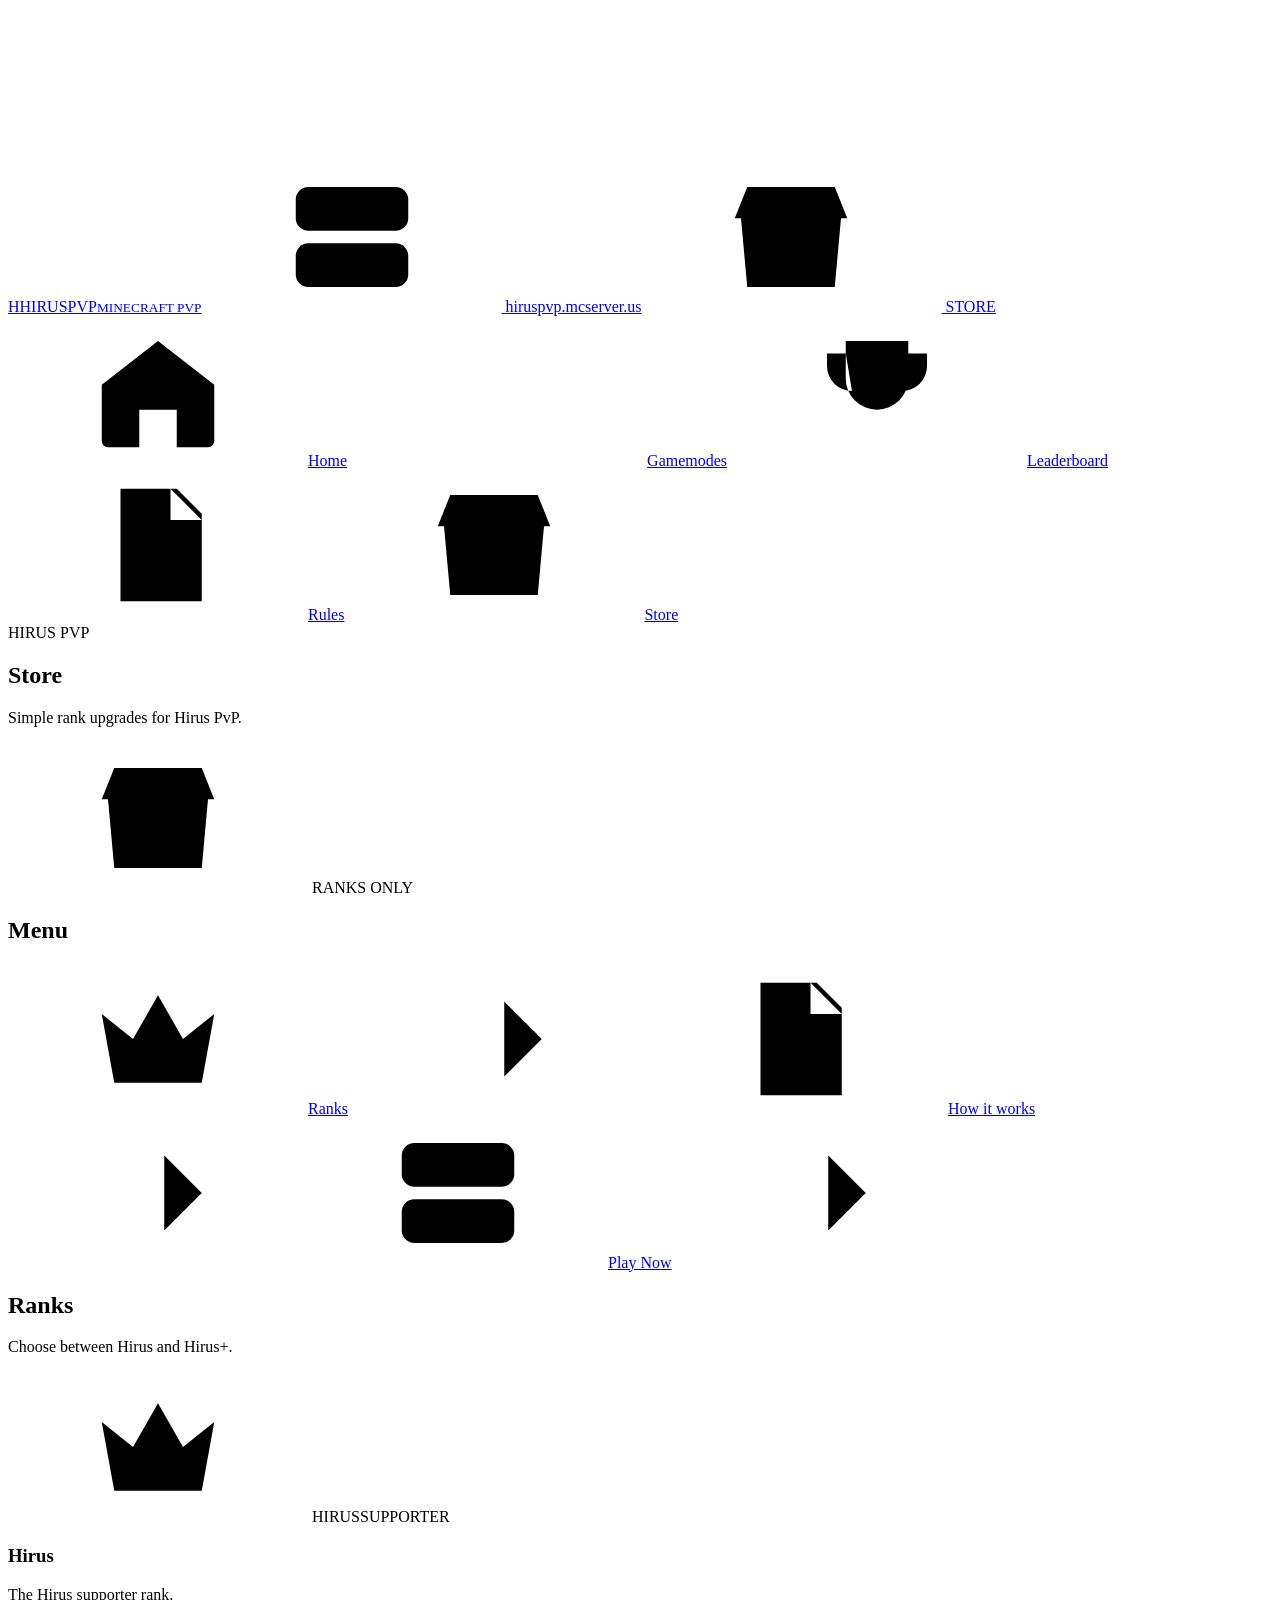
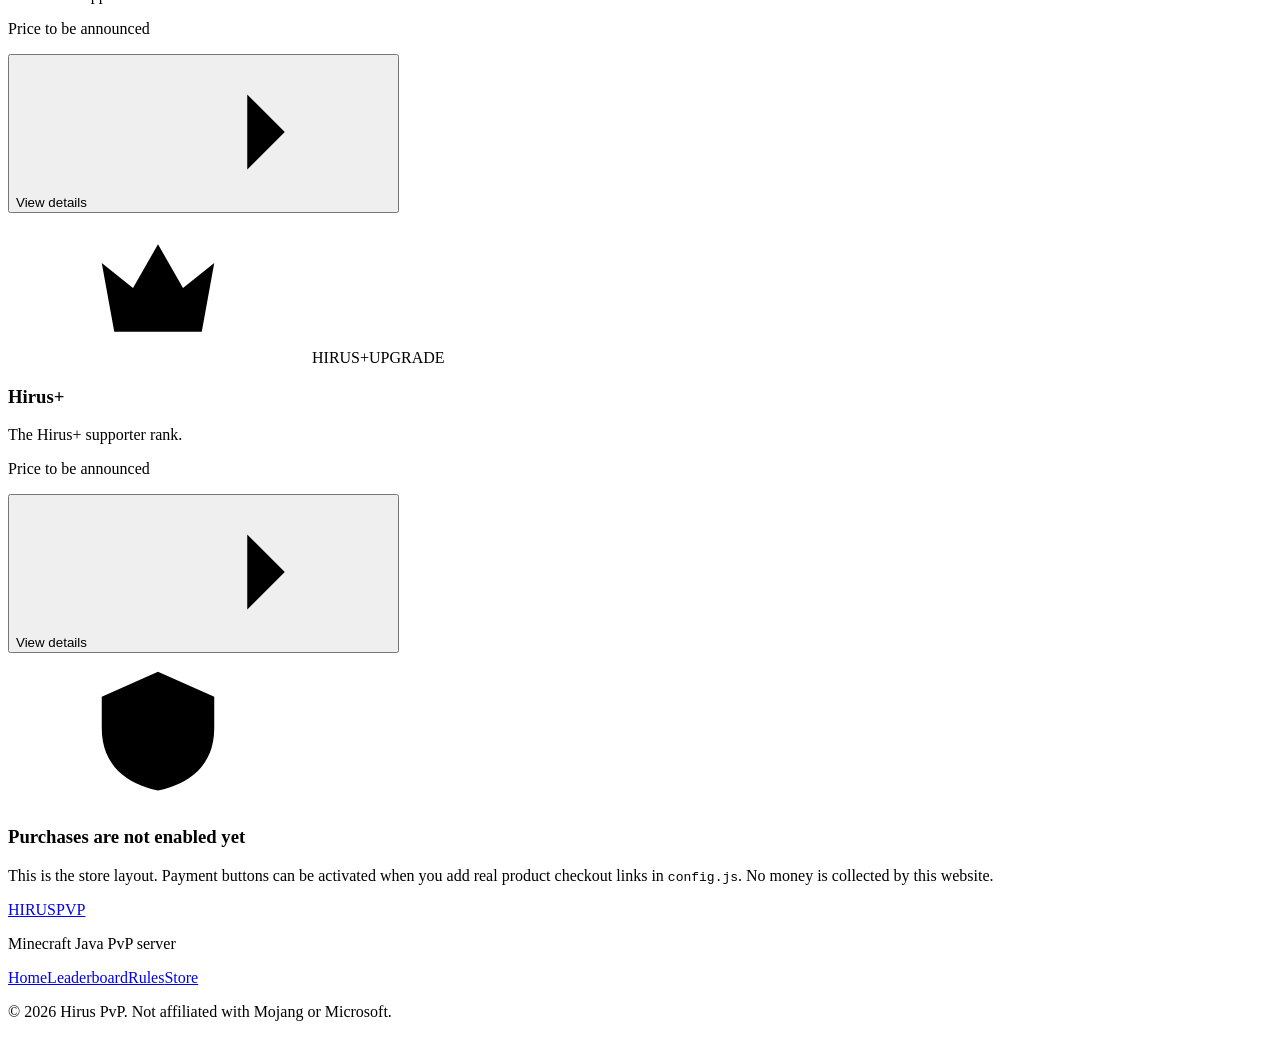
==== store/index.html @ 3932d47d "Create index.html" ====
<!doctype html><html lang="en"><head><meta charset="utf-8"><meta name="viewport" content="width=device-width,initial-scale=1"><meta name="theme-color" content="#0e1120"><meta name="description" content="Hirus PvP store — Hirus and Hirus+ ranks."><title>Store | Hirus PvP</title><link rel="icon" type="image/svg+xml" href="favicon.svg"><link rel="stylesheet" href="styles.css"><script src="config.js" defer></script><script src="site.js" defer></script></head><body><svg xmlns="http://www.w3.org/2000/svg" class="icon-defs" aria-hidden="true" focusable="false"><symbol id="ico-home" viewBox="0 0 24 24"><path d="m3 11 9-7 9 7v9a1 1 0 0 1-1 1h-5v-6H9v6H4a1 1 0 0 1-1-1z"/></symbol><symbol id="ico-sword" viewBox="0 0 24 24"><path d="M20 4 9 15m2-7 5 5M4 20l5-5M4 15l5 5"/></symbol><symbol id="ico-trophy" viewBox="0 0 24 24"><path d="M7 4h10v6a5 5 0 0 1-10 0V4ZM7 6H4v2a4 4 0 0 0 4 4M17 6h3v2a4 4 0 0 1-4 4M12 15v5m-4 1h8"/></symbol><symbol id="ico-store" viewBox="0 0 24 24"><path d="M4 9h16l-1 11H5L4 9Zm-1 0 2-5h14l2 5M9 20v-7h6v7"/></symbol><symbol id="ico-rules" viewBox="0 0 24 24"><path d="M6 3h9l4 4v14H6zM14 3v5h5M9 12h7m-7 4h7"/></symbol><symbol id="ico-copy" viewBox="0 0 24 24"><rect x="8" y="8" width="12" height="12" rx="2"/><path d="M16 8V6a2 2 0 0 0-2-2H6a2 2 0 0 0-2 2v8a2 2 0 0 0 2 2h2"/></symbol><symbol id="ico-arrow" viewBox="0 0 24 24"><path d="M5 12h14m-6-6 6 6-6 6"/></symbol><symbol id="ico-crown" viewBox="0 0 24 24"><path d="m3 8 5 4 4-7 4 7 5-4-2 11H5L3 8Z"/></symbol><symbol id="ico-shield" viewBox="0 0 24 24"><path d="m12 3 9 4v5c0 6-4 9-9 10-5-1-9-4-9-10V7l9-4Z"/></symbol><symbol id="ico-check" viewBox="0 0 24 24"><path d="m5 12 5 5L20 7"/></symbol><symbol id="ico-server" viewBox="0 0 24 24"><rect x="3" y="4" width="18" height="7" rx="2"/><rect x="3" y="13" width="18" height="7" rx="2"/><path d="M7 8h.01M7 17h.01"/></symbol></svg><header class="site-header"><div class="shell header-row"><a class="brand" href="index.html" aria-label="Hirus PvP homepage"><span class="brand-icon">H</span><span class="brand-name">HIRUS<span>PVP</span><small>MINECRAFT PVP</small></span></a><a class="header-ip" href="index.html#join"><svg class="icon" aria-hidden="true"><use href="#ico-server"></use></svg> <span>hiruspvp.mcserver.us</span></a><a class="header-store" href="store.html"><svg class="icon" aria-hidden="true"><use href="#ico-store"></use></svg> STORE</a></div><nav class="shell site-nav" aria-label="Main menu"><a href="index.html" class="" ><svg class="icon" aria-hidden="true"><use href="#ico-home"></use></svg><span>Home</span></a><a href="index.html#gamemodes" class="" ><svg class="icon" aria-hidden="true"><use href="#ico-sword"></use></svg><span>Gamemodes</span></a><a href="leaderboard.html" class="" ><svg class="icon" aria-hidden="true"><use href="#ico-trophy"></use></svg><span>Leaderboard</span></a><a href="rules.html" class="" ><svg class="icon" aria-hidden="true"><use href="#ico-rules"></use></svg><span>Rules</span></a><a href="store.html" class="active" aria-current="page"><svg class="icon" aria-hidden="true"><use href="#ico-store"></use></svg><span>Store</span></a></nav></header><main id="main" class="shell page"><section class="page-top"><div><span class="eyebrow">HIRUS PVP</span><h1>Store</h1><p>Simple rank upgrades for Hirus PvP.</p></div><span class="top-tag orange-tag"><svg class="icon" aria-hidden="true"><use href="#ico-store"></use></svg> RANKS ONLY</span></section>
<div class="store-layout"><aside class="panel store-menu"><h2>Menu</h2><a href="#packages" class="store-menu-link"><svg class="icon" aria-hidden="true"><use href="#ico-crown"></use></svg><span>Ranks</span><svg class="icon" aria-hidden="true"><use href="#ico-arrow"></use></svg></a><a href="#purchase-info" class="store-menu-link"><svg class="icon" aria-hidden="true"><use href="#ico-rules"></use></svg><span>How it works</span><svg class="icon" aria-hidden="true"><use href="#ico-arrow"></use></svg></a><a href="index.html#join" class="store-menu-link"><svg class="icon" aria-hidden="true"><use href="#ico-server"></use></svg><span>Play Now</span><svg class="icon" aria-hidden="true"><use href="#ico-arrow"></use></svg></a></aside><section class="store-content" id="packages"><div class="section-header"><div><h2>Ranks</h2><p>Choose between Hirus and Hirus+.</p></div></div><div class="products"><article class="panel product-card" id="hirus"><div class="product-upper"><span class="product-badge"><svg class="icon" aria-hidden="true"><use href="#ico-crown"></use></svg> HIRUS</span><span class="status-label">SUPPORTER</span></div><h3>Hirus</h3><p>The Hirus supporter rank.</p><p class="product-price" data-price="hirus">Price to be announced</p><button class="button button-outline" data-toggle-package="hirus" type="button" aria-expanded="false" aria-controls="info-hirus">View details <svg class="icon" aria-hidden="true"><use href="#ico-arrow"></use></svg></button><div class="product-more" id="info-hirus" hidden><p>Rank perks and price will be shown here when confirmed by the server team.</p><a class="button button-red buy-link" data-buy="hirus" hidden target="_blank" rel="noopener noreferrer">Buy Hirus</a><span class="not-live" data-unavailable="hirus">Checkout not connected yet</span></div></article><article class="panel product-card featured-product" id="hirus-plus"><div class="product-upper"><span class="product-badge plus"><svg class="icon" aria-hidden="true"><use href="#ico-crown"></use></svg> HIRUS+</span><span class="status-label">UPGRADE</span></div><h3>Hirus<span class="plus-sign">+</span></h3><p>The Hirus+ supporter rank.</p><p class="product-price" data-price="hirusPlus">Price to be announced</p><button class="button button-outline" data-toggle-package="hirusPlus" type="button" aria-expanded="false" aria-controls="info-hirusPlus">View details <svg class="icon" aria-hidden="true"><use href="#ico-arrow"></use></svg></button><div class="product-more" id="info-hirusPlus" hidden><p>Rank perks and price will be shown here when confirmed by the server team.</p><a class="button button-red buy-link" data-buy="hirusPlus" hidden target="_blank" rel="noopener noreferrer">Buy Hirus+</a><span class="not-live" data-unavailable="hirusPlus">Checkout not connected yet</span></div></article></div><div class="panel notice" id="purchase-info"><span class="panel-icon"><svg class="icon" aria-hidden="true"><use href="#ico-shield"></use></svg></span><div><h3>Purchases are not enabled yet</h3><p>This is the store layout. Payment buttons can be activated when you add real product checkout links in <code>config.js</code>. No money is collected by this website.</p></div></div></section></div></main><footer class="footer"><div class="shell footer-inner"><div><a class="footer-brand" href="index.html">HIRUS<span>PVP</span></a><p>Minecraft Java PvP server</p></div><div class="footer-links"><a href="index.html">Home</a><a href="leaderboard.html">Leaderboard</a><a href="rules.html">Rules</a><a href="store.html">Store</a></div><p class="legal">© <span data-year>2026</span> Hirus PvP. Not affiliated with Mojang or Microsoft.</p></div></footer><div class="toast" role="status" aria-live="polite" id="toast"></div></body></html>
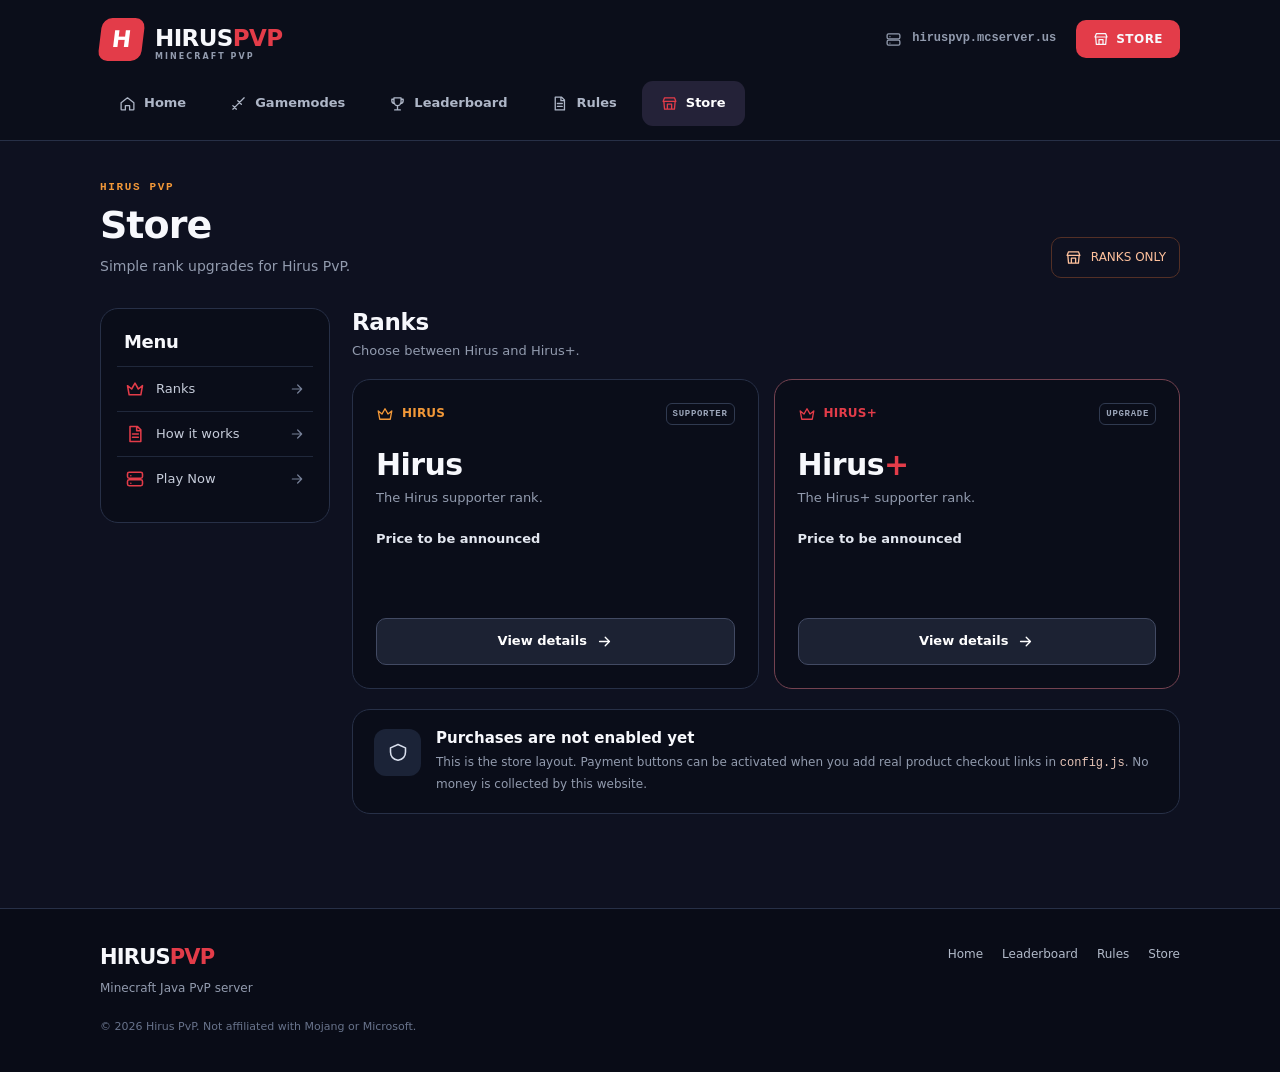
==== commit 85c94ead: "Update index.html" ====
--- a/store/index.html
+++ b/store/index.html
@@ -1,2 +1,347 @@
-<!doctype html><html lang="en"><head><meta charset="utf-8"><meta name="viewport" content="width=device-width,initial-scale=1"><meta name="theme-color" content="#0e1120"><meta name="description" content="Hirus PvP store — Hirus and Hirus+ ranks."><title>Store | Hirus PvP</title><link rel="icon" type="image/svg+xml" href="favicon.svg"><link rel="stylesheet" href="styles.css"><script src="config.js" defer></script><script src="site.js" defer></script></head><body><svg xmlns="http://www.w3.org/2000/svg" class="icon-defs" aria-hidden="true" focusable="false"><symbol id="ico-home" viewBox="0 0 24 24"><path d="m3 11 9-7 9 7v9a1 1 0 0 1-1 1h-5v-6H9v6H4a1 1 0 0 1-1-1z"/></symbol><symbol id="ico-sword" viewBox="0 0 24 24"><path d="M20 4 9 15m2-7 5 5M4 20l5-5M4 15l5 5"/></symbol><symbol id="ico-trophy" viewBox="0 0 24 24"><path d="M7 4h10v6a5 5 0 0 1-10 0V4ZM7 6H4v2a4 4 0 0 0 4 4M17 6h3v2a4 4 0 0 1-4 4M12 15v5m-4 1h8"/></symbol><symbol id="ico-store" viewBox="0 0 24 24"><path d="M4 9h16l-1 11H5L4 9Zm-1 0 2-5h14l2 5M9 20v-7h6v7"/></symbol><symbol id="ico-rules" viewBox="0 0 24 24"><path d="M6 3h9l4 4v14H6zM14 3v5h5M9 12h7m-7 4h7"/></symbol><symbol id="ico-copy" viewBox="0 0 24 24"><rect x="8" y="8" width="12" height="12" rx="2"/><path d="M16 8V6a2 2 0 0 0-2-2H6a2 2 0 0 0-2 2v8a2 2 0 0 0 2 2h2"/></symbol><symbol id="ico-arrow" viewBox="0 0 24 24"><path d="M5 12h14m-6-6 6 6-6 6"/></symbol><symbol id="ico-crown" viewBox="0 0 24 24"><path d="m3 8 5 4 4-7 4 7 5-4-2 11H5L3 8Z"/></symbol><symbol id="ico-shield" viewBox="0 0 24 24"><path d="m12 3 9 4v5c0 6-4 9-9 10-5-1-9-4-9-10V7l9-4Z"/></symbol><symbol id="ico-check" viewBox="0 0 24 24"><path d="m5 12 5 5L20 7"/></symbol><symbol id="ico-server" viewBox="0 0 24 24"><rect x="3" y="4" width="18" height="7" rx="2"/><rect x="3" y="13" width="18" height="7" rx="2"/><path d="M7 8h.01M7 17h.01"/></symbol></svg><header class="site-header"><div class="shell header-row"><a class="brand" href="index.html" aria-label="Hirus PvP homepage"><span class="brand-icon">H</span><span class="brand-name">HIRUS<span>PVP</span><small>MINECRAFT PVP</small></span></a><a class="header-ip" href="index.html#join"><svg class="icon" aria-hidden="true"><use href="#ico-server"></use></svg> <span>hiruspvp.mcserver.us</span></a><a class="header-store" href="store.html"><svg class="icon" aria-hidden="true"><use href="#ico-store"></use></svg> STORE</a></div><nav class="shell site-nav" aria-label="Main menu"><a href="index.html" class="" ><svg class="icon" aria-hidden="true"><use href="#ico-home"></use></svg><span>Home</span></a><a href="index.html#gamemodes" class="" ><svg class="icon" aria-hidden="true"><use href="#ico-sword"></use></svg><span>Gamemodes</span></a><a href="leaderboard.html" class="" ><svg class="icon" aria-hidden="true"><use href="#ico-trophy"></use></svg><span>Leaderboard</span></a><a href="rules.html" class="" ><svg class="icon" aria-hidden="true"><use href="#ico-rules"></use></svg><span>Rules</span></a><a href="store.html" class="active" aria-current="page"><svg class="icon" aria-hidden="true"><use href="#ico-store"></use></svg><span>Store</span></a></nav></header><main id="main" class="shell page"><section class="page-top"><div><span class="eyebrow">HIRUS PVP</span><h1>Store</h1><p>Simple rank upgrades for Hirus PvP.</p></div><span class="top-tag orange-tag"><svg class="icon" aria-hidden="true"><use href="#ico-store"></use></svg> RANKS ONLY</span></section>
-<div class="store-layout"><aside class="panel store-menu"><h2>Menu</h2><a href="#packages" class="store-menu-link"><svg class="icon" aria-hidden="true"><use href="#ico-crown"></use></svg><span>Ranks</span><svg class="icon" aria-hidden="true"><use href="#ico-arrow"></use></svg></a><a href="#purchase-info" class="store-menu-link"><svg class="icon" aria-hidden="true"><use href="#ico-rules"></use></svg><span>How it works</span><svg class="icon" aria-hidden="true"><use href="#ico-arrow"></use></svg></a><a href="index.html#join" class="store-menu-link"><svg class="icon" aria-hidden="true"><use href="#ico-server"></use></svg><span>Play Now</span><svg class="icon" aria-hidden="true"><use href="#ico-arrow"></use></svg></a></aside><section class="store-content" id="packages"><div class="section-header"><div><h2>Ranks</h2><p>Choose between Hirus and Hirus+.</p></div></div><div class="products"><article class="panel product-card" id="hirus"><div class="product-upper"><span class="product-badge"><svg class="icon" aria-hidden="true"><use href="#ico-crown"></use></svg> HIRUS</span><span class="status-label">SUPPORTER</span></div><h3>Hirus</h3><p>The Hirus supporter rank.</p><p class="product-price" data-price="hirus">Price to be announced</p><button class="button button-outline" data-toggle-package="hirus" type="button" aria-expanded="false" aria-controls="info-hirus">View details <svg class="icon" aria-hidden="true"><use href="#ico-arrow"></use></svg></button><div class="product-more" id="info-hirus" hidden><p>Rank perks and price will be shown here when confirmed by the server team.</p><a class="button button-red buy-link" data-buy="hirus" hidden target="_blank" rel="noopener noreferrer">Buy Hirus</a><span class="not-live" data-unavailable="hirus">Checkout not connected yet</span></div></article><article class="panel product-card featured-product" id="hirus-plus"><div class="product-upper"><span class="product-badge plus"><svg class="icon" aria-hidden="true"><use href="#ico-crown"></use></svg> HIRUS+</span><span class="status-label">UPGRADE</span></div><h3>Hirus<span class="plus-sign">+</span></h3><p>The Hirus+ supporter rank.</p><p class="product-price" data-price="hirusPlus">Price to be announced</p><button class="button button-outline" data-toggle-package="hirusPlus" type="button" aria-expanded="false" aria-controls="info-hirusPlus">View details <svg class="icon" aria-hidden="true"><use href="#ico-arrow"></use></svg></button><div class="product-more" id="info-hirusPlus" hidden><p>Rank perks and price will be shown here when confirmed by the server team.</p><a class="button button-red buy-link" data-buy="hirusPlus" hidden target="_blank" rel="noopener noreferrer">Buy Hirus+</a><span class="not-live" data-unavailable="hirusPlus">Checkout not connected yet</span></div></article></div><div class="panel notice" id="purchase-info"><span class="panel-icon"><svg class="icon" aria-hidden="true"><use href="#ico-shield"></use></svg></span><div><h3>Purchases are not enabled yet</h3><p>This is the store layout. Payment buttons can be activated when you add real product checkout links in <code>config.js</code>. No money is collected by this website.</p></div></div></section></div></main><footer class="footer"><div class="shell footer-inner"><div><a class="footer-brand" href="index.html">HIRUS<span>PVP</span></a><p>Minecraft Java PvP server</p></div><div class="footer-links"><a href="index.html">Home</a><a href="leaderboard.html">Leaderboard</a><a href="rules.html">Rules</a><a href="store.html">Store</a></div><p class="legal">© <span data-year>2026</span> Hirus PvP. Not affiliated with Mojang or Microsoft.</p></div></footer><div class="toast" role="status" aria-live="polite" id="toast"></div></body></html>
+
+<!doctype html>
+<html lang="en">
+<head>
+  <meta charset="utf-8">
+  <meta name="viewport" content="width=device-width,initial-scale=1">
+  <meta name="theme-color" content="#0e1120">
+  <meta name="description" content="Hirus PvP store — Hirus and Hirus+ ranks.">
+  <title>Store | Hirus PvP</title>
+
+  <link rel="icon" type="image/svg+xml" href="/favicon.svg">
+  <link rel="stylesheet" href="/styles.css">
+
+  <script src="/config.js" defer></script>
+  <script src="/site.js" defer></script>
+</head>
+
+<body>
+
+<svg xmlns="http://www.w3.org/2000/svg" class="icon-defs" aria-hidden="true" focusable="false">
+  <symbol id="ico-home" viewBox="0 0 24 24">
+    <path d="m3 11 9-7 9 7v9a1 1 0 0 1-1 1h-5v-6H9v6H4a1 1 0 0 1-1-1z"/>
+  </symbol>
+  <symbol id="ico-sword" viewBox="0 0 24 24">
+    <path d="M20 4 9 15m2-7 5 5M4 20l5-5M4 15l5 5"/>
+  </symbol>
+  <symbol id="ico-trophy" viewBox="0 0 24 24">
+    <path d="M7 4h10v6a5 5 0 0 1-10 0V4ZM7 6H4v2a4 4 0 0 0 4 4M17 6h3v2a4 4 0 0 1-4 4M12 15v5m-4 1h8"/>
+  </symbol>
+  <symbol id="ico-store" viewBox="0 0 24 24">
+    <path d="M4 9h16l-1 11H5L4 9Zm-1 0 2-5h14l2 5M9 20v-7h6v7"/>
+  </symbol>
+  <symbol id="ico-rules" viewBox="0 0 24 24">
+    <path d="M6 3h9l4 4v14H6zM14 3v5h5M9 12h7m-7 4h7"/>
+  </symbol>
+  <symbol id="ico-copy" viewBox="0 0 24 24">
+    <rect x="8" y="8" width="12" height="12" rx="2"/>
+    <path d="M16 8V6a2 2 0 0 0-2-2H6a2 2 0 0 0-2 2v8a2 2 0 0 0 2 2h2"/>
+  </symbol>
+  <symbol id="ico-arrow" viewBox="0 0 24 24">
+    <path d="M5 12h14m-6-6 6 6-6 6"/>
+  </symbol>
+  <symbol id="ico-crown" viewBox="0 0 24 24">
+    <path d="m3 8 5 4 4-7 4 7 5-4-2 11H5L3 8Z"/>
+  </symbol>
+  <symbol id="ico-shield" viewBox="0 0 24 24">
+    <path d="m12 3 9 4v5c0 6-4 9-9 10-5-1-9-4-9-10V7l9-4Z"/>
+  </symbol>
+  <symbol id="ico-check" viewBox="0 0 24 24">
+    <path d="m5 12 5 5L20 7"/>
+  </symbol>
+  <symbol id="ico-server" viewBox="0 0 24 24">
+    <rect x="3" y="4" width="18" height="7" rx="2"/>
+    <rect x="3" y="13" width="18" height="7" rx="2"/>
+    <path d="M7 8h.01M7 17h.01"/>
+  </symbol>
+</svg>
+
+<header class="site-header">
+  <div class="shell header-row">
+
+    <a class="brand" href="/" aria-label="Hirus PvP homepage">
+      <span class="brand-icon">H</span>
+      <span class="brand-name">
+        HIRUS<span>PVP</span>
+        <small>MINECRAFT PVP</small>
+      </span>
+    </a>
+
+    <a class="header-ip" href="/#join">
+      <svg class="icon" aria-hidden="true">
+        <use href="#ico-server"></use>
+      </svg>
+      <span>hiruspvp.mcserver.us</span>
+    </a>
+
+    <a class="header-store" href="/store/">
+      <svg class="icon" aria-hidden="true">
+        <use href="#ico-store"></use>
+      </svg>
+      STORE
+    </a>
+
+  </div>
+
+  <nav class="shell site-nav" aria-label="Main menu">
+
+    <a href="/">
+      <svg class="icon" aria-hidden="true">
+        <use href="#ico-home"></use>
+      </svg>
+      <span>Home</span>
+    </a>
+
+    <a href="/#gamemodes">
+      <svg class="icon" aria-hidden="true">
+        <use href="#ico-sword"></use>
+      </svg>
+      <span>Gamemodes</span>
+    </a>
+
+    <a href="/leaderboard.html">
+      <svg class="icon" aria-hidden="true">
+        <use href="#ico-trophy"></use>
+      </svg>
+      <span>Leaderboard</span>
+    </a>
+
+    <a href="/rules.html">
+      <svg class="icon" aria-hidden="true">
+        <use href="#ico-rules"></use>
+      </svg>
+      <span>Rules</span>
+    </a>
+
+    <a href="/store/" class="active" aria-current="page">
+      <svg class="icon" aria-hidden="true">
+        <use href="#ico-store"></use>
+      </svg>
+      <span>Store</span>
+    </a>
+
+  </nav>
+</header>
+
+<main id="main" class="shell page">
+
+  <section class="page-top">
+    <div>
+      <span class="eyebrow">HIRUS PVP</span>
+      <h1>Store</h1>
+      <p>Simple rank upgrades for Hirus PvP.</p>
+    </div>
+
+    <span class="top-tag orange-tag">
+      <svg class="icon" aria-hidden="true">
+        <use href="#ico-store"></use>
+      </svg>
+      RANKS ONLY
+    </span>
+  </section>
+
+  <div class="store-layout">
+
+    <aside class="panel store-menu">
+      <h2>Menu</h2>
+
+      <a href="#packages" class="store-menu-link">
+        <svg class="icon" aria-hidden="true">
+          <use href="#ico-crown"></use>
+        </svg>
+        <span>Ranks</span>
+        <svg class="icon" aria-hidden="true">
+          <use href="#ico-arrow"></use>
+        </svg>
+      </a>
+
+      <a href="#purchase-info" class="store-menu-link">
+        <svg class="icon" aria-hidden="true">
+          <use href="#ico-rules"></use>
+        </svg>
+        <span>How it works</span>
+        <svg class="icon" aria-hidden="true">
+          <use href="#ico-arrow"></use>
+        </svg>
+      </a>
+
+      <a href="/#join" class="store-menu-link">
+        <svg class="icon" aria-hidden="true">
+          <use href="#ico-server"></use>
+        </svg>
+        <span>Play Now</span>
+        <svg class="icon" aria-hidden="true">
+          <use href="#ico-arrow"></use>
+        </svg>
+      </a>
+    </aside>
+
+    <section class="store-content" id="packages">
+
+      <div class="section-header">
+        <div>
+          <h2>Ranks</h2>
+          <p>Choose between Hirus and Hirus+.</p>
+        </div>
+      </div>
+
+      <div class="products">
+
+        <!-- HIRUS RANK -->
+        <article class="panel product-card" id="hirus">
+
+          <div class="product-upper">
+            <span class="product-badge">
+              <svg class="icon" aria-hidden="true">
+                <use href="#ico-crown"></use>
+              </svg>
+              HIRUS
+            </span>
+            <span class="status-label">SUPPORTER</span>
+          </div>
+
+          <h3>Hirus</h3>
+          <p>The Hirus supporter rank.</p>
+
+          <p class="product-price" data-price="hirus">
+            Price to be announced
+          </p>
+
+          <button class="button button-outline"
+                  data-toggle-package="hirus"
+                  type="button"
+                  aria-expanded="false"
+                  aria-controls="info-hirus">
+            View details
+            <svg class="icon" aria-hidden="true">
+              <use href="#ico-arrow"></use>
+            </svg>
+          </button>
+
+          <div class="product-more" id="info-hirus" hidden>
+            <p>
+              Rank perks and price will be shown here when
+              confirmed by the server team.
+            </p>
+
+            <a class="button button-red buy-link"
+               data-buy="hirus"
+               hidden
+               target="_blank"
+               rel="noopener noreferrer">
+              Buy Hirus
+            </a>
+
+            <span class="not-live" data-unavailable="hirus">
+              Checkout not connected yet
+            </span>
+          </div>
+
+        </article>
+
+        <!-- HIRUS PLUS RANK -->
+        <article class="panel product-card featured-product" id="hirus-plus">
+
+          <div class="product-upper">
+            <span class="product-badge plus">
+              <svg class="icon" aria-hidden="true">
+                <use href="#ico-crown"></use>
+              </svg>
+              HIRUS+
+            </span>
+            <span class="status-label">UPGRADE</span>
+          </div>
+
+          <h3>Hirus<span class="plus-sign">+</span></h3>
+          <p>The Hirus+ supporter rank.</p>
+
+          <p class="product-price" data-price="hirusPlus">
+            Price to be announced
+          </p>
+
+          <button class="button button-outline"
+                  data-toggle-package="hirusPlus"
+                  type="button"
+                  aria-expanded="false"
+                  aria-controls="info-hirusPlus">
+            View details
+            <svg class="icon" aria-hidden="true">
+              <use href="#ico-arrow"></use>
+            </svg>
+          </button>
+
+          <div class="product-more" id="info-hirusPlus" hidden>
+            <p>
+              Rank perks and price will be shown here when
+              confirmed by the server team.
+            </p>
+
+            <a class="button button-red buy-link"
+               data-buy="hirusPlus"
+               hidden
+               target="_blank"
+               rel="noopener noreferrer">
+              Buy Hirus+
+            </a>
+
+            <span class="not-live" data-unavailable="hirusPlus">
+              Checkout not connected yet
+            </span>
+          </div>
+
+        </article>
+
+      </div>
+
+      <div class="panel notice" id="purchase-info">
+        <span class="panel-icon">
+          <svg class="icon" aria-hidden="true">
+            <use href="#ico-shield"></use>
+          </svg>
+        </span>
+
+        <div>
+          <h3>Purchases are not enabled yet</h3>
+          <p>
+            This is the store layout. Payment buttons can be
+            activated when you add real product checkout links
+            in <code>config.js</code>.
+            No money is collected by this website.
+          </p>
+        </div>
+      </div>
+
+    </section>
+  </div>
+
+</main>
+
+<footer class="footer">
+  <div class="shell footer-inner">
+
+    <div>
+      <a class="footer-brand" href="/">
+        HIRUS<span>PVP</span>
+      </a>
+      <p>Minecraft Java PvP server</p>
+    </div>
+
+    <div class="footer-links">
+      <a href="/">Home</a>
+      <a href="/leaderboard.html">Leaderboard</a>
+      <a href="/rules.html">Rules</a>
+      <a href="/store/">Store</a>
+    </div>
+
+    <p class="legal">
+      © <span data-year>2026</span> Hirus PvP.
+      Not affiliated with Mojang or Microsoft.
+    </p>
+
+  </div>
+</footer>
+
+<div class="toast" role="status" aria-live="polite" id="toast"></div>
+
+</body>
+</html>
--- a/styles.css
+++ b/styles.css
@@ -0,0 +1,211 @@
+:root{
+  --bg:#0e1120;--surface:#0a0d19;--surface2:#111627;--stroke:#273047;
+  --stroke-strong:#39445c;--white:#f7f8fc;--muted:#929bae;
+  --red:#e33c49;--red-soft:#3d1925;--orange:#f2854c;--radius:18px
+}
+*{box-sizing:border-box}
+html{scroll-behavior:smooth;scroll-padding-top:145px}
+body{margin:0;background:var(--bg);color:var(--white);font:15px/1.55 system-ui,-apple-system,"Segoe UI",Arial,sans-serif}
+button,input{font:inherit}button{cursor:pointer}a{color:inherit;text-decoration:none}button:disabled{cursor:not-allowed}
+:focus-visible{outline:2px solid #f37880;outline-offset:3px}
+.icon-defs{position:absolute;width:0;height:0;overflow:hidden}
+.icon{width:20px;height:20px;stroke:currentColor;fill:none;stroke-width:1.85;stroke-linecap:round;stroke-linejoin:round;flex:none}
+#ico-home path{fill:none}
+.shell{width:min(1080px,calc(100% - 40px));margin-inline:auto}
+.site-header{background:#0b0e1a;border-bottom:1px solid var(--stroke)}
+.header-row{display:flex;align-items:center;gap:20px;height:78px}
+.brand{display:flex;align-items:center;gap:12px;min-width:0}
+.brand-icon{background:var(--red);border-radius:10px;color:#fff;font:900 23px/1 system-ui;display:grid;place-items:center;width:43px;height:43px;transform:skew(-7deg);flex:none}
+.brand-name{display:flex;position:relative;font-size:23px;letter-spacing:-.6px;font-weight:900;line-height:1.1}
+.brand-name>span,.footer-brand>span{color:var(--red)}
+.brand-name small{position:absolute;left:0;top:27px;letter-spacing:2.05px;color:var(--muted);font-size:8px;font-weight:750;white-space:nowrap}
+.header-ip{margin-left:auto;color:var(--muted);display:flex;align-items:center;gap:10px;font:600 12px/1.3 ui-monospace,SFMono-Regular,Consolas,monospace}
+.header-ip .icon{width:17px;height:17px}
+.header-store{display:flex;align-items:center;gap:7px;background:var(--red);border-radius:10px;padding:10px 17px;font-size:12px;font-weight:800;letter-spacing:.45px}
+.header-store .icon{width:16px;height:16px}
+.header-store:hover,.button-red:hover{background:#bf2938}
+.site-nav{display:flex;align-items:center;gap:6px;min-height:62px;padding-bottom:11px}
+.site-nav a{display:flex;align-items:center;gap:8px;padding:12px 19px;border-radius:11px;color:#aeb6c7;font-weight:700;font-size:13px;white-space:nowrap;transition:background .15s}
+.site-nav a:hover{color:#fff;background:#161b2e}
+.site-nav a.active{color:#fff;background:#242238}
+.site-nav a.active .icon{color:var(--red)}
+.site-nav a .icon{width:17px;height:17px}
+.page{padding-top:34px;padding-bottom:94px}
+.page-top{display:flex;justify-content:space-between;align-items:flex-end;gap:24px;margin:5px 0 30px}
+.eyebrow{display:block;color:var(--red);font:700 11px/1.4 ui-monospace,SFMono-Regular,Consolas,monospace;letter-spacing:1.65px;margin-bottom:8px}
+h1,h2,h3,p{margin-top:0}
+h1{font-size:38px;line-height:1.2;letter-spacing:-1px;margin-bottom:7px}
+h2{font-size:23px;line-height:1.3;letter-spacing:-.35px}
+h3{font-size:19px;line-height:1.3}
+.page-top p{color:var(--muted);margin:0;font-size:14px}
+.top-tag{display:inline-flex;align-items:center;gap:9px;white-space:nowrap;font-size:12px;border:1px solid var(--stroke);border-radius:10px;padding:10px 13px;color:#d3d7e0}
+.dot-red{display:inline-block;width:8px;height:8px;background:var(--red);border-radius:50%}
+.orange-tag{color:#ffc19c;border-color:#533026}.orange-tag .icon{width:17px;height:17px}
+.panel{background:var(--surface);border:1px solid var(--stroke);border-radius:var(--radius)}
+.ip-panel{padding:26px;display:flex;align-items:center;justify-content:space-between;gap:20px;flex-wrap:wrap}
+.ip-info{display:flex;align-items:center;gap:15px}
+.panel-icon{width:47px;height:47px;border-radius:12px;display:grid;place-items:center;color:#d9dfed;background:#1b2337;flex:none}
+.panel-icon-red{background:var(--red-soft);color:#f06a79}
+.panel-icon-orange{background:#36251e;color:var(--orange)}
+.ip-info h2{font-size:19px;margin:0 0 3px}.ip-info p{color:var(--muted);font-size:12px;margin:0}
+.ip-controls{display:flex;align-items:center;gap:10px;flex-wrap:wrap;max-width:100%}
+.ip-controls code{font:600 13px ui-monospace,SFMono-Regular,Consolas,monospace;border:1px solid var(--stroke-strong);background:#111626;color:#d6dbea;border-radius:10px;padding:13px 15px;overflow-wrap:anywhere}
+.button{display:inline-flex;align-items:center;justify-content:center;gap:9px;padding:11px 17px;min-height:47px;border-radius:10px;border:1px solid var(--stroke-strong);background:#181d2d;color:#fff;font-size:13px;font-weight:750;transition:background .15s}
+.button-red{border-color:var(--red);background:var(--red)}
+.button-outline{background:#1c2233;border:1px solid #424a63}
+.button-outline:hover{background:#2a3147}
+.button .icon{width:17px;height:17px}
+.section{margin-top:43px}
+.section-header{display:flex;justify-content:space-between;gap:10px;align-items:end;margin:0 0 18px}
+.section-header h2{margin:0 0 3px}.section-header p{color:var(--muted);margin:0;font-size:13px}
+.mode-grid,.products{display:grid;grid-template-columns:repeat(3,minmax(0,1fr));gap:15px}
+.mode-card{padding:23px;position:relative;min-height:190px}
+.mode-card .number{color:#626e85;font:700 12px ui-monospace,Consolas,monospace}
+.mode-ico{position:absolute;right:22px;top:12px;color:#ea5363;font-size:25px}
+.mode-card h3{margin:18px 0 4px}
+.mode-card p{margin:0 0 18px;color:var(--muted);font-size:13px;max-width:240px}
+.tag{border:1px solid #3c445d;color:#c0c8d9;padding:5px 9px;display:inline-block;border-radius:7px;font:700 10px ui-monospace,SFMono-Regular,monospace;letter-spacing:1px}
+.split{display:grid;grid-template-columns:repeat(2,minmax(0,1fr));gap:15px}
+.quick-card{padding:24px;min-height:235px}
+.quick-top{display:flex;align-items:center;gap:12px;margin-bottom:16px}
+.quick-top .panel-icon{width:42px;height:42px}
+.mini-label{font:700 10px ui-monospace,Consolas,monospace;letter-spacing:1.1px;color:var(--muted)}
+.quick-card h2{margin:0 0 5px}.quick-card p{font-size:13px;color:var(--muted);margin-bottom:17px}
+.simple-link{color:#fff;font-size:13px;font-weight:700;display:inline-flex;align-items:center;gap:10px}
+.simple-link .icon{width:16px;height:16px;color:var(--red)}
+.simple-link:hover{text-decoration:underline}
+.link-grid{display:grid;grid-template-columns:repeat(3,minmax(0,1fr));gap:15px}
+.link-tile{display:flex;align-items:center;gap:14px;padding:17px 18px;transition:background .15s}
+.link-tile:hover{background:#161b2b}
+.link-tile>.icon:first-child{color:var(--red)}
+.link-tile>.icon:last-child{width:16px;margin-left:auto;color:#848fa4}
+.link-tile b{display:block;font-size:13px}.link-tile small{display:block;color:var(--muted);font-size:11px}
+.footer{border-top:1px solid var(--stroke);background:#090c17;padding:32px 0 38px}
+.footer-inner{display:grid;grid-template-columns:1fr auto;gap:16px}
+.footer-brand{font-size:21px;font-weight:900;letter-spacing:-.8px}
+.footer-inner p{color:var(--muted);font-size:12px;margin:5px 0 0}
+.footer-links{display:flex;align-items:start;gap:19px;flex-wrap:wrap;padding-top:4px}
+.footer-links a{color:#b2bbca;font-size:12px}.footer-links a:hover{color:#fff}
+.footer-inner .legal{grid-column:1/-1;color:#68738b;font-size:11px}
+.store-layout{display:grid;grid-template-columns:230px minmax(0,1fr);align-items:start;gap:22px}
+.store-menu{padding:21px 16px}.store-menu h2{font-size:18px;padding:0 7px 13px;margin:0}
+.store-menu-link{display:flex;align-items:center;gap:11px;padding:12px 8px;border-top:1px solid #20283b;color:#c6ccda;font-size:13px}
+.store-menu-link:hover{color:#fff}.store-menu-link .icon:first-child{color:var(--red)}
+.store-menu-link .icon:last-child{margin-left:auto;width:16px;color:#778198}
+.store-content{min-width:0}.products{grid-template-columns:repeat(2,minmax(0,1fr))}
+.product-card{padding:23px;display:flex;flex-direction:column;min-height:310px}
+.product-upper{display:flex;align-items:center;justify-content:space-between;gap:10px;margin-bottom:20px}
+.product-badge{display:inline-flex;align-items:center;gap:8px;color:#e6606d;font-size:12px;font-weight:900;letter-spacing:.2px}
+.product-badge.plus{color:#f1a379}
+.product-badge .icon{width:18px;height:18px}
+.status-label{font:700 9px ui-monospace,Consolas,monospace;letter-spacing:.7px;color:#9ca6ba;border:1px solid #303a50;padding:5px 6px;border-radius:6px}
+.product-card h3{font-size:30px;letter-spacing:-.6px;margin:0 0 4px}.plus-sign{color:var(--red)}
+.product-card>p{font-size:13px;color:var(--muted);margin:0 0 9px}
+.product-card .product-price{color:#e3e7f0;font-size:13px;font-weight:650;margin:12px 0 auto}
+.product-card>.button{margin-top:18px;width:100%}
+.featured-product{border-color:#744250}
+.product-more{padding-top:17px;margin-top:17px;border-top:1px solid var(--stroke)}
+.product-more p{font-size:13px;color:var(--muted);margin:0 0 14px}
+.product-more .button{display:flex;margin-bottom:10px}
+.not-live{display:block;color:#a7afc1;background:#191e2c;border-radius:9px;border:1px solid #2c3449;padding:9px 12px;text-align:center;font-size:12px;font-weight:650}
+.notice{display:flex;gap:15px;padding:19px 21px;margin-top:20px}
+.notice h3{font-size:15px;margin:0 0 4px}.notice p{font-size:12px;color:var(--muted);margin:0;line-height:1.7}
+.notice code{color:#e6c4b7}
+.leader-panel{padding:19px}
+.leader-head{display:flex;gap:16px;align-items:center;justify-content:space-between;border-bottom:1px solid var(--stroke);padding-bottom:17px}
+.filter-tabs{display:flex;gap:9px;flex-wrap:wrap}
+.filter{display:flex;align-items:center;gap:8px;background:#121727;border:1px solid #293249;padding:12px 15px;color:#aab3c5;border-radius:11px;font-weight:750;font-size:13px}
+.filter .icon{width:16px;height:16px}
+.filter.active{border-color:#546078;color:#fff;background:#242b3d}
+.filter.active .icon{color:var(--red)}
+.searchbox input{background:#0a0d19;border:1px solid #303950;color:#a3abbd;border-radius:10px;padding:12px 13px;min-width:205px}
+.empty-state{display:flex;flex-direction:column;align-items:center;text-align:center;gap:10px;padding:74px 20px 83px}
+.empty-state>.icon{width:36px;height:36px;color:#e65768}
+.empty-state h2{font-size:21px;margin:4px 0 0}
+.empty-state p{font-size:13px;color:var(--muted);max-width:410px;margin:0}
+.helper-text{font-size:12px;color:#778198;margin:16px 0 0}
+.rules-panel{padding:0 23px}
+.rule-item{display:grid;grid-template-columns:38px 1fr;gap:16px;padding:20px 5px;border-bottom:1px solid var(--stroke)}
+.rule-item:last-child{border-bottom:0}
+.rule-no{font:700 13px ui-monospace,Consolas,monospace;color:var(--red);padding-top:3px}
+.rule-item h2{font-size:17px;margin:0 0 3px}.rule-item p{color:var(--muted);font-size:13px;margin:0}
+.toast{position:fixed;z-index:25;right:24px;bottom:24px;background:#e4e9f2;color:#151c30;padding:12px 17px;border-radius:10px;font-size:13px;font-weight:750;opacity:0;visibility:hidden;transform:translateY(10px);transition:.15s}
+.toast.visible{opacity:1;visibility:visible;transform:translateY(0)}
+.sr-only{position:absolute;width:1px;height:1px;overflow:hidden;clip-path:inset(50%);white-space:nowrap}
+@media(max-width:750px){
+  .shell{width:min(100% - 30px,1080px)}
+  .header-row{height:75px}.header-ip{display:none}
+  .header-store{margin-left:auto}
+  .site-nav{gap:3px;overflow-x:auto;scrollbar-width:none;min-height:60px;padding-bottom:12px}
+  .site-nav::-webkit-scrollbar{display:none}
+  .site-nav a{padding:10px 12px;font-size:12px}
+  .site-nav a .icon{width:16px;height:16px}
+  .mode-grid{grid-template-columns:repeat(2,minmax(0,1fr))}
+  .mode-card:last-child{grid-column:1/-1}
+  .store-layout{grid-template-columns:1fr;gap:23px}
+  .store-menu{display:grid;grid-template-columns:repeat(3,minmax(0,1fr));padding:11px;gap:4px}
+  .store-menu h2{grid-column:1/-1;padding:2px 5px 8px}
+  .store-menu-link{font-size:12px;border:0;padding:9px;gap:6px;background:#111625;border-radius:9px}
+  .store-menu-link .icon:last-child{display:none}
+  .leader-head{align-items:stretch;flex-direction:column}
+  .searchbox input{width:100%}
+}
+@media(max-width:510px){
+  .page{padding-top:23px;padding-bottom:58px}
+  h1{font-size:31px}
+  .page-top{margin-bottom:25px;align-items:start}
+  .page-top p{font-size:13px}
+  .top-tag{display:none}
+  .brand-name{font-size:21px}
+  .header-store{padding:10px 13px}
+  .site-nav{justify-content:space-between;gap:1px}
+  .site-nav a{flex-direction:column;gap:3px;min-width:0;padding:8px 6px 7px;font-size:10.5px;line-height:1.3;flex:1;text-align:center}
+  .site-nav a .icon{width:19px;height:19px}
+  .ip-panel{padding:20px;gap:17px}
+  .ip-controls{width:100%}
+  .ip-controls code{flex:1;text-align:center;font-size:12px;padding:12px 9px}
+  .ip-controls .button{width:100%}
+  .section{margin-top:32px}
+  .section-header h2{font-size:21px}
+  .mode-grid,.split,.link-grid{grid-template-columns:1fr;gap:11px}
+  .mode-card,.quick-card{min-height:0;padding:18px 19px}
+  .mode-card:last-child{grid-column:auto}
+  .mode-card h3{margin-top:10px}
+  .mode-card p{margin-bottom:12px}
+  .quick-card{min-height:0}
+  .products{gap:11px}
+  .product-card{padding:17px 13px;min-height:275px}
+  .product-upper{gap:5px;flex-wrap:wrap;margin-bottom:15px}
+  .product-card h3{font-size:25px}
+  .product-card .button{font-size:12px;padding:10px 9px}
+  .status-label{font-size:8px}
+  .store-menu{gap:5px}
+  .store-menu-link{font-size:11px}
+  .store-menu-link .icon:first-child{width:16px;height:16px}
+  .notice{padding:16px;gap:11px}
+  .notice .panel-icon{width:36px;height:36px}
+  .footer-inner{grid-template-columns:1fr}
+  .footer-inner .legal{grid-column:auto}
+  .footer-links{gap:16px}
+  .leader-panel{padding:12px}
+  .filter-tabs{gap:5px}
+  .filter{padding:10px;flex:1;justify-content:center;font-size:11px}
+  .empty-state{padding:56px 10px}
+  .rule-item{grid-template-columns:26px 1fr;gap:10px}
+}
+@media(prefers-reduced-motion:reduce){html{scroll-behavior:auto}*,*::before,*::after{transition:none!important}}
+[hidden]{display:none!important}
+
+/* RED-FIRST THEME — restrained warm-orange highlights.
+   Keeps the original layout, red primary buttons, and deep navy/black panels. */
+:root { --orange: #f29838; }
+.eyebrow { color: var(--orange); }
+.ip-panel { position: relative; }
+.ip-panel::before { content:""; position:absolute; top:-1px; left:25px; width:55px; height:3px; background:var(--orange); border-radius:0 0 3px 3px; }
+.mode-card:nth-child(2) .mode-ico { color:var(--orange); }
+.quick-card:nth-child(2) .mini-label, .quick-card:nth-child(2) .simple-link .icon { color:var(--orange); }
+.link-tile[href="store.html"] > .icon:first-child { color:var(--orange); }
+.product-card:not(.featured-product) .product-badge { color:var(--orange); }
+.product-card:not(.featured-product) .buy-link { border-color:var(--orange); background:var(--orange); color:#24160b; }
+.product-card:not(.featured-product) .buy-link:hover { background:#e58b26; }
+.featured-product .product-badge.plus { color:var(--red); }
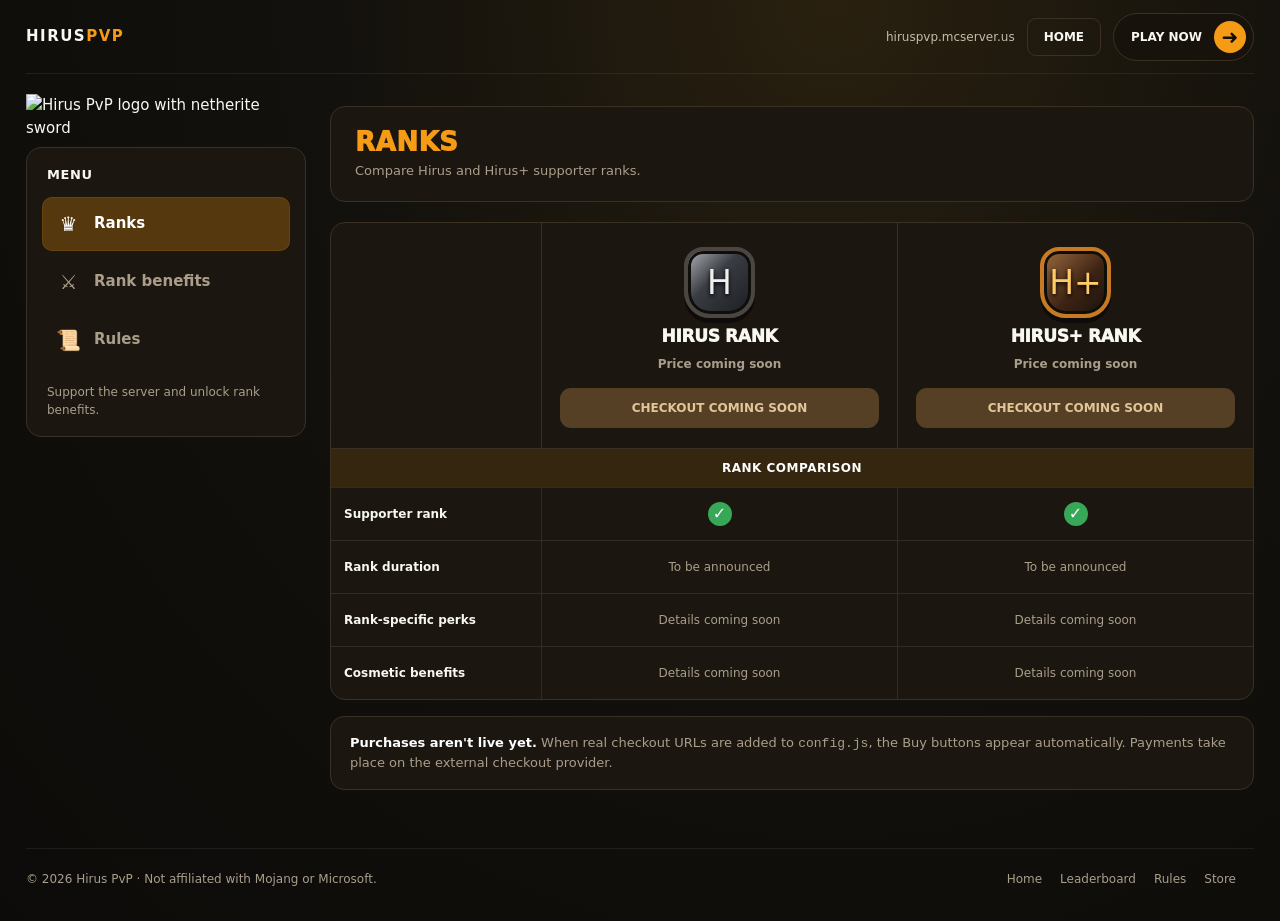
==== commit 8f7c14c1: "Add files via upload" ====
--- a/store/index.html
+++ b/store/index.html
@@ -1,347 +1,128 @@
-
 <!doctype html>
 <html lang="en">
 <head>
   <meta charset="utf-8">
   <meta name="viewport" content="width=device-width,initial-scale=1">
-  <meta name="theme-color" content="#0e1120">
-  <meta name="description" content="Hirus PvP store — Hirus and Hirus+ ranks.">
+  <meta name="theme-color" content="#100e0b">
+  <meta name="description" content="Hirus PvP store — compare Hirus and Hirus+ ranks.">
   <title>Store | Hirus PvP</title>
-
-  <link rel="icon" type="image/svg+xml" href="/favicon.svg">
+  <link rel="icon" href="/favicon.svg" type="image/svg+xml">
   <link rel="stylesheet" href="/styles.css">
-
   <script src="/config.js" defer></script>
   <script src="/site.js" defer></script>
+  <style>
+    /* Store-only styles: the rest of the Hirus website is unchanged. */
+    :root { --s-bg:#100e0b; --s-panel:#1b1710; --s-panel-2:#211b12; --s-border:#3a3122; --s-orange:#f69b15; --s-text:#f9f7f2; --s-muted:#aa9e8b; }
+    *,*::before,*::after { box-sizing:border-box; }
+    html { scroll-behavior:smooth; }
+    body.hirus-store { margin:0; background:radial-gradient(ellipse at 65% 0%,#29200f 0%,#13110d 42%,#0c0b09 100%); color:var(--s-text); font:500 15px/1.5 system-ui,-apple-system,Segoe UI,sans-serif; }
+    body.hirus-store a { color:inherit; }
+    .store-wrap { width:min(1360px,calc(100% - 52px)); margin:0 auto; }
+    .store-top { min-height:74px; display:flex; align-items:center; justify-content:space-between; gap:16px; border-bottom:1px solid #ffffff12; }
+    .store-top-brand { text-decoration:none; font-size:15px; font-weight:900; letter-spacing:1.5px; }
+    .store-top-brand span { color:var(--s-orange); }
+    .store-top-right { display:flex; align-items:center; flex-wrap:wrap; gap:12px; }
+    .store-top-link { text-decoration:none; border:1px solid var(--s-border); padding:9px 16px; border-radius:9px; font-weight:800; font-size:12px; }
+    .store-top-link:hover { border-color:var(--s-orange); }
+    .store-ip { color:#c6bca9; font-size:12px; }
+    .store-login { display:inline-flex; align-items:center; gap:12px; text-decoration:none; background:#17130c; color:white; padding:7px 7px 7px 17px; border:1px solid var(--s-border); border-radius:25px; font-weight:900; font-size:12px; }
+    .store-login .login-arrow { display:grid; place-items:center; background:var(--s-orange); color:#100d06; border-radius:50%; width:32px; height:32px; font-size:20px; }
+    .store-layout-new { display:grid; grid-template-columns:280px minmax(0,1fr); gap:24px; align-items:start; padding:32px 0 58px; }
+    .store-sidebar { position:relative; }
+    .store-logo { display:block; width:100%; max-width:310px; margin:-12px auto 8px; mix-blend-mode:screen; }
+    .store-side-panel { padding:17px 15px; background:var(--s-panel); border:1px solid var(--s-border); border-radius:15px; }
+    .store-side-title { display:block; margin:0 5px 12px; font-weight:900; font-size:13px; letter-spacing:.6px; }
+    .store-menu-button { display:flex; align-items:center; gap:12px; padding:12px 13px; border-radius:10px; text-decoration:none; color:var(--s-muted)!important; font-weight:750; margin:4px 0; }
+    .store-menu-button:hover, .store-menu-button.active { background:#55380e; color:white!important; }
+    .store-menu-button.active { box-shadow:inset 0 0 0 1px #86561866; }
+    .store-menu-icon { font-size:20px; width:27px; text-align:center; }
+    .store-menu-hint { color:var(--s-muted); font-size:12px; margin:16px 5px 0; }
+    .store-main { min-width:0; }
+    .store-heading { border:1px solid var(--s-border); background:var(--s-panel); border-radius:15px; padding:21px 24px; margin-bottom:20px; }
+    .store-heading h1 { color:var(--s-orange); font-size:26px; line-height:1.15; font-weight:950; letter-spacing:.5px; margin:0 0 3px; }
+    .store-heading p { margin:0; color:var(--s-muted); font-size:13px; }
+    .store-comparison { background:var(--s-panel); border:1px solid var(--s-border); border-radius:15px; overflow:hidden; }
+    .store-ranks { display:grid; grid-template-columns:repeat(2,minmax(0,1fr)); margin-left:210px; }
+    .rank-card { min-width:0; text-align:center; padding:24px 18px 20px; border-left:1px solid var(--s-border); }
+    .rank-card h2 { font-size:17px; font-weight:950; margin:7px 0 1px; }
+    .rank-emblem { display:grid; place-items:center; margin:auto; width:71px; height:71px; font-size:33px; color:#efeff1; border:4px solid #4c4642; border-radius:19px 19px 26px 26px; background:linear-gradient(135deg,#aeb0b5 0%,#393c42 42%,#1b1d22 100%); box-shadow:0 5px 0 #0d0c0a,0 0 0 3px #100e0b inset; text-shadow:0 2px 4px black; }
+    .rank-emblem.plus { border-color:#c77a22; color:#ffcb65; background:linear-gradient(135deg,#9a6b3e,#3e2313 57%,#17130d); }
+    .rank-price { margin:3px 0 12px; font-weight:900; font-size:17px; color:#fff; }
+    .rank-price .muted { font-size:12px; color:var(--s-muted); }
+    .rank-buy { width:100%; display:flex; align-items:center; justify-content:center; text-decoration:none; background:var(--s-orange); color:#140f08!important; font-weight:950; letter-spacing:.5px; padding:11px 10px; border-radius:11px; border:0; font-size:13px; cursor:pointer; }
+    .rank-buy:hover { background:#ffb546; }
+    .rank-buy[hidden] { display:none; }
+    .rank-unavailable { width:100%; display:block; background:#554025; color:#e1c699; padding:11px 7px; border-radius:11px; font-size:12px; font-weight:800; }
+    .store-feature-group { background:#34260f; color:white; font-size:12px; text-align:center; font-weight:900; padding:10px; letter-spacing:.5px; border-top:1px solid var(--s-border); }
+    .store-feature-row { display:grid; grid-template-columns:210px 1fr 1fr; min-height:53px; border-top:1px solid #332c23; }
+    .store-feature-name { font-size:12px; padding:15px 13px; font-weight:750; align-self:center; }
+    .store-feature-cell { display:flex; align-items:center; justify-content:center; text-align:center; padding:11px; border-left:1px solid #332c23; color:var(--s-muted); font-size:12px; }
+    .feature-yes { display:inline-flex; justify-content:center; align-items:center; background:#36a858; color:white; border-radius:50%; width:24px; height:24px; font-size:16px; font-weight:900; }
+    .feature-no { display:inline-flex; justify-content:center; align-items:center; border:2px solid #8a8174; color:#b6a795; border-radius:50%; width:23px; height:23px; font-size:15px; }
+    .store-bottom-note { border:1px solid var(--s-border); background:var(--s-panel); border-radius:14px; margin-top:16px; padding:16px 19px; color:var(--s-muted); font-size:13px; }
+    .store-bottom-note strong { color:white; }
+    .store-footer { padding:21px 0 34px; border-top:1px solid #ffffff12; font-size:12px; color:var(--s-muted); display:flex; justify-content:space-between; gap:20px; flex-wrap:wrap; }
+    .store-footer a { color:var(--s-muted)!important; text-decoration:none; margin-right:18px; }
+    .store-footer a:hover { color:var(--s-orange)!important; }
+    #toast { position:fixed; bottom:22px; right:22px; z-index:10; pointer-events:none; }
+    @media(max-width:900px) { .store-layout-new { grid-template-columns:210px minmax(0,1fr);gap:16px; } .store-ranks { margin-left:150px; } .store-feature-row { grid-template-columns:150px 1fr 1fr; } .rank-card { padding:20px 10px; } .store-feature-name { padding:12px 8px; } }
+    @media(max-width:650px) { .store-wrap {width:min(100% - 28px,520px);} .store-top { padding:14px 0; } .store-ip { display:none; } .store-layout-new { grid-template-columns:1fr; padding-top:14px; } .store-sidebar { display:grid; grid-template-columns:120px 1fr; gap:12px; align-items:center; } .store-logo { width:120px; margin:0; } .store-side-panel { padding:10px; } .store-menu-hint,.store-side-title {display:none;} .store-menu-button { padding:9px 10px; margin:0; font-size:12px; } .store-heading {padding:16px;} .store-heading h1 { font-size:22px; } .store-ranks {margin-left:0;} .rank-card { border-top:1px solid var(--s-border); } .rank-card:first-child {border-left:0;} .store-feature-row { grid-template-columns:100px 1fr 1fr; } .store-feature-name { font-size:11px; } .store-feature-cell { padding:7px 4px;font-size:11px; } .store-footer {font-size:11px;} }
+    @media(max-width:380px) { .store-logo {width:90px;} .store-sidebar {grid-template-columns:90px 1fr;} .store-menu-button {font-size:11px;} .store-menu-icon {width:19px;font-size:16px;} .rank-price {font-size:13px;} }
+  </style>
 </head>
+<body class="hirus-store">
+  <div class="store-wrap">
+    <header class="store-top">
+      <a href="/" class="store-top-brand" aria-label="Hirus PvP homepage">HIRUS<span>PVP</span></a>
+      <div class="store-top-right">
+        <span class="store-ip">hiruspvp.mcserver.us</span>
+        <a class="store-top-link" href="/">HOME</a>
+        <a class="store-login" href="/#join" aria-label="Join Hirus PvP">PLAY NOW <span class="login-arrow">➜</span></a>
+      </div>
+    </header>
 
-<body>
+    <div class="store-layout-new">
+      <aside class="store-sidebar">
+        <a href="/" aria-label="Hirus PvP homepage"><img class="store-logo" src="/store/hirus-logo.png" alt="Hirus PvP logo with netherite sword"></a>
+        <nav class="store-side-panel" aria-label="Store menu">
+          <span class="store-side-title">MENU</span>
+          <a class="store-menu-button active" href="#ranks" aria-current="page"><span class="store-menu-icon">♛</span> Ranks</a>
+          <a class="store-menu-button" href="#perks"><span class="store-menu-icon">⚔</span> Rank benefits</a>
+          <a class="store-menu-button" href="/rules.html"><span class="store-menu-icon">📜</span> Rules</a>
+          <p class="store-menu-hint">Support the server and unlock rank benefits.</p>
+        </nav>
+      </aside>
 
-<svg xmlns="http://www.w3.org/2000/svg" class="icon-defs" aria-hidden="true" focusable="false">
-  <symbol id="ico-home" viewBox="0 0 24 24">
-    <path d="m3 11 9-7 9 7v9a1 1 0 0 1-1 1h-5v-6H9v6H4a1 1 0 0 1-1-1z"/>
-  </symbol>
-  <symbol id="ico-sword" viewBox="0 0 24 24">
-    <path d="M20 4 9 15m2-7 5 5M4 20l5-5M4 15l5 5"/>
-  </symbol>
-  <symbol id="ico-trophy" viewBox="0 0 24 24">
-    <path d="M7 4h10v6a5 5 0 0 1-10 0V4ZM7 6H4v2a4 4 0 0 0 4 4M17 6h3v2a4 4 0 0 1-4 4M12 15v5m-4 1h8"/>
-  </symbol>
-  <symbol id="ico-store" viewBox="0 0 24 24">
-    <path d="M4 9h16l-1 11H5L4 9Zm-1 0 2-5h14l2 5M9 20v-7h6v7"/>
-  </symbol>
-  <symbol id="ico-rules" viewBox="0 0 24 24">
-    <path d="M6 3h9l4 4v14H6zM14 3v5h5M9 12h7m-7 4h7"/>
-  </symbol>
-  <symbol id="ico-copy" viewBox="0 0 24 24">
-    <rect x="8" y="8" width="12" height="12" rx="2"/>
-    <path d="M16 8V6a2 2 0 0 0-2-2H6a2 2 0 0 0-2 2v8a2 2 0 0 0 2 2h2"/>
-  </symbol>
-  <symbol id="ico-arrow" viewBox="0 0 24 24">
-    <path d="M5 12h14m-6-6 6 6-6 6"/>
-  </symbol>
-  <symbol id="ico-crown" viewBox="0 0 24 24">
-    <path d="m3 8 5 4 4-7 4 7 5-4-2 11H5L3 8Z"/>
-  </symbol>
-  <symbol id="ico-shield" viewBox="0 0 24 24">
-    <path d="m12 3 9 4v5c0 6-4 9-9 10-5-1-9-4-9-10V7l9-4Z"/>
-  </symbol>
-  <symbol id="ico-check" viewBox="0 0 24 24">
-    <path d="m5 12 5 5L20 7"/>
-  </symbol>
-  <symbol id="ico-server" viewBox="0 0 24 24">
-    <rect x="3" y="4" width="18" height="7" rx="2"/>
-    <rect x="3" y="13" width="18" height="7" rx="2"/>
-    <path d="M7 8h.01M7 17h.01"/>
-  </symbol>
-</svg>
-
-<header class="site-header">
-  <div class="shell header-row">
-
-    <a class="brand" href="/" aria-label="Hirus PvP homepage">
-      <span class="brand-icon">H</span>
-      <span class="brand-name">
-        HIRUS<span>PVP</span>
-        <small>MINECRAFT PVP</small>
-      </span>
-    </a>
-
-    <a class="header-ip" href="/#join">
-      <svg class="icon" aria-hidden="true">
-        <use href="#ico-server"></use>
-      </svg>
-      <span>hiruspvp.mcserver.us</span>
-    </a>
-
-    <a class="header-store" href="/store/">
-      <svg class="icon" aria-hidden="true">
-        <use href="#ico-store"></use>
-      </svg>
-      STORE
-    </a>
-
+      <main class="store-main" id="ranks">
+        <div class="store-heading"><h1>RANKS</h1><p>Compare Hirus and Hirus+ supporter ranks.</p></div>
+        <section class="store-comparison" aria-label="Rank comparison">
+          <div class="store-ranks">
+            <article class="rank-card" id="hirus">
+              <div class="rank-emblem" aria-hidden="true">H</div>
+              <h2>HIRUS RANK</h2>
+              <p class="rank-price" data-price="hirus"><span class="muted">Price coming soon</span></p>
+              <a class="rank-buy" data-buy="hirus" hidden target="_blank" rel="noopener noreferrer">BUY HIRUS</a>
+              <span class="rank-unavailable" data-unavailable="hirus">CHECKOUT COMING SOON</span>
+            </article>
+            <article class="rank-card" id="hirus-plus">
+              <div class="rank-emblem plus" aria-hidden="true">H+</div>
+              <h2>HIRUS+ RANK</h2>
+              <p class="rank-price" data-price="hirusPlus"><span class="muted">Price coming soon</span></p>
+              <a class="rank-buy" data-buy="hirusPlus" hidden target="_blank" rel="noopener noreferrer">BUY HIRUS+</a>
+              <span class="rank-unavailable" data-unavailable="hirusPlus">CHECKOUT COMING SOON</span>
+            </article>
+          </div>
+          <div id="perks" class="store-feature-group">RANK COMPARISON</div>
+          <div class="store-feature-row"><div class="store-feature-name">Supporter rank</div><div class="store-feature-cell"><span class="feature-yes" aria-label="Included">✓</span></div><div class="store-feature-cell"><span class="feature-yes" aria-label="Included">✓</span></div></div>
+          <div class="store-feature-row"><div class="store-feature-name">Rank duration</div><div class="store-feature-cell">To be announced</div><div class="store-feature-cell">To be announced</div></div>
+          <div class="store-feature-row"><div class="store-feature-name">Rank-specific perks</div><div class="store-feature-cell">Details coming soon</div><div class="store-feature-cell">Details coming soon</div></div>
+          <div class="store-feature-row"><div class="store-feature-name">Cosmetic benefits</div><div class="store-feature-cell">Details coming soon</div><div class="store-feature-cell">Details coming soon</div></div>
+        </section>
+        <div class="store-bottom-note" id="purchase-info"><strong>Purchases aren't live yet.</strong> When real checkout URLs are added to <code>config.js</code>, the Buy buttons appear automatically. Payments take place on the external checkout provider.</div>
+      </main>
+    </div>
+    <footer class="store-footer"><div>© <span data-year>2026</span> Hirus PvP · Not affiliated with Mojang or Microsoft.</div><div><a href="/">Home</a><a href="/leaderboard.html">Leaderboard</a><a href="/rules.html">Rules</a><a href="/store/">Store</a></div></footer>
   </div>
-
-  <nav class="shell site-nav" aria-label="Main menu">
-
-    <a href="/">
-      <svg class="icon" aria-hidden="true">
-        <use href="#ico-home"></use>
-      </svg>
-      <span>Home</span>
-    </a>
-
-    <a href="/#gamemodes">
-      <svg class="icon" aria-hidden="true">
-        <use href="#ico-sword"></use>
-      </svg>
-      <span>Gamemodes</span>
-    </a>
-
-    <a href="/leaderboard.html">
-      <svg class="icon" aria-hidden="true">
-        <use href="#ico-trophy"></use>
-      </svg>
-      <span>Leaderboard</span>
-    </a>
-
-    <a href="/rules.html">
-      <svg class="icon" aria-hidden="true">
-        <use href="#ico-rules"></use>
-      </svg>
-      <span>Rules</span>
-    </a>
-
-    <a href="/store/" class="active" aria-current="page">
-      <svg class="icon" aria-hidden="true">
-        <use href="#ico-store"></use>
-      </svg>
-      <span>Store</span>
-    </a>
-
-  </nav>
-</header>
-
-<main id="main" class="shell page">
-
-  <section class="page-top">
-    <div>
-      <span class="eyebrow">HIRUS PVP</span>
-      <h1>Store</h1>
-      <p>Simple rank upgrades for Hirus PvP.</p>
-    </div>
-
-    <span class="top-tag orange-tag">
-      <svg class="icon" aria-hidden="true">
-        <use href="#ico-store"></use>
-      </svg>
-      RANKS ONLY
-    </span>
-  </section>
-
-  <div class="store-layout">
-
-    <aside class="panel store-menu">
-      <h2>Menu</h2>
-
-      <a href="#packages" class="store-menu-link">
-        <svg class="icon" aria-hidden="true">
-          <use href="#ico-crown"></use>
-        </svg>
-        <span>Ranks</span>
-        <svg class="icon" aria-hidden="true">
-          <use href="#ico-arrow"></use>
-        </svg>
-      </a>
-
-      <a href="#purchase-info" class="store-menu-link">
-        <svg class="icon" aria-hidden="true">
-          <use href="#ico-rules"></use>
-        </svg>
-        <span>How it works</span>
-        <svg class="icon" aria-hidden="true">
-          <use href="#ico-arrow"></use>
-        </svg>
-      </a>
-
-      <a href="/#join" class="store-menu-link">
-        <svg class="icon" aria-hidden="true">
-          <use href="#ico-server"></use>
-        </svg>
-        <span>Play Now</span>
-        <svg class="icon" aria-hidden="true">
-          <use href="#ico-arrow"></use>
-        </svg>
-      </a>
-    </aside>
-
-    <section class="store-content" id="packages">
-
-      <div class="section-header">
-        <div>
-          <h2>Ranks</h2>
-          <p>Choose between Hirus and Hirus+.</p>
-        </div>
-      </div>
-
-      <div class="products">
-
-        <!-- HIRUS RANK -->
-        <article class="panel product-card" id="hirus">
-
-          <div class="product-upper">
-            <span class="product-badge">
-              <svg class="icon" aria-hidden="true">
-                <use href="#ico-crown"></use>
-              </svg>
-              HIRUS
-            </span>
-            <span class="status-label">SUPPORTER</span>
-          </div>
-
-          <h3>Hirus</h3>
-          <p>The Hirus supporter rank.</p>
-
-          <p class="product-price" data-price="hirus">
-            Price to be announced
-          </p>
-
-          <button class="button button-outline"
-                  data-toggle-package="hirus"
-                  type="button"
-                  aria-expanded="false"
-                  aria-controls="info-hirus">
-            View details
-            <svg class="icon" aria-hidden="true">
-              <use href="#ico-arrow"></use>
-            </svg>
-          </button>
-
-          <div class="product-more" id="info-hirus" hidden>
-            <p>
-              Rank perks and price will be shown here when
-              confirmed by the server team.
-            </p>
-
-            <a class="button button-red buy-link"
-               data-buy="hirus"
-               hidden
-               target="_blank"
-               rel="noopener noreferrer">
-              Buy Hirus
-            </a>
-
-            <span class="not-live" data-unavailable="hirus">
-              Checkout not connected yet
-            </span>
-          </div>
-
-        </article>
-
-        <!-- HIRUS PLUS RANK -->
-        <article class="panel product-card featured-product" id="hirus-plus">
-
-          <div class="product-upper">
-            <span class="product-badge plus">
-              <svg class="icon" aria-hidden="true">
-                <use href="#ico-crown"></use>
-              </svg>
-              HIRUS+
-            </span>
-            <span class="status-label">UPGRADE</span>
-          </div>
-
-          <h3>Hirus<span class="plus-sign">+</span></h3>
-          <p>The Hirus+ supporter rank.</p>
-
-          <p class="product-price" data-price="hirusPlus">
-            Price to be announced
-          </p>
-
-          <button class="button button-outline"
-                  data-toggle-package="hirusPlus"
-                  type="button"
-                  aria-expanded="false"
-                  aria-controls="info-hirusPlus">
-            View details
-            <svg class="icon" aria-hidden="true">
-              <use href="#ico-arrow"></use>
-            </svg>
-          </button>
-
-          <div class="product-more" id="info-hirusPlus" hidden>
-            <p>
-              Rank perks and price will be shown here when
-              confirmed by the server team.
-            </p>
-
-            <a class="button button-red buy-link"
-               data-buy="hirusPlus"
-               hidden
-               target="_blank"
-               rel="noopener noreferrer">
-              Buy Hirus+
-            </a>
-
-            <span class="not-live" data-unavailable="hirusPlus">
-              Checkout not connected yet
-            </span>
-          </div>
-
-        </article>
-
-      </div>
-
-      <div class="panel notice" id="purchase-info">
-        <span class="panel-icon">
-          <svg class="icon" aria-hidden="true">
-            <use href="#ico-shield"></use>
-          </svg>
-        </span>
-
-        <div>
-          <h3>Purchases are not enabled yet</h3>
-          <p>
-            This is the store layout. Payment buttons can be
-            activated when you add real product checkout links
-            in <code>config.js</code>.
-            No money is collected by this website.
-          </p>
-        </div>
-      </div>
-
-    </section>
-  </div>
-
-</main>
-
-<footer class="footer">
-  <div class="shell footer-inner">
-
-    <div>
-      <a class="footer-brand" href="/">
-        HIRUS<span>PVP</span>
-      </a>
-      <p>Minecraft Java PvP server</p>
-    </div>
-
-    <div class="footer-links">
-      <a href="/">Home</a>
-      <a href="/leaderboard.html">Leaderboard</a>
-      <a href="/rules.html">Rules</a>
-      <a href="/store/">Store</a>
-    </div>
-
-    <p class="legal">
-      © <span data-year>2026</span> Hirus PvP.
-      Not affiliated with Mojang or Microsoft.
-    </p>
-
-  </div>
-</footer>
-
-<div class="toast" role="status" aria-live="polite" id="toast"></div>
-
+  <div class="toast" id="toast" role="status" aria-live="polite"></div>
 </body>
 </html>
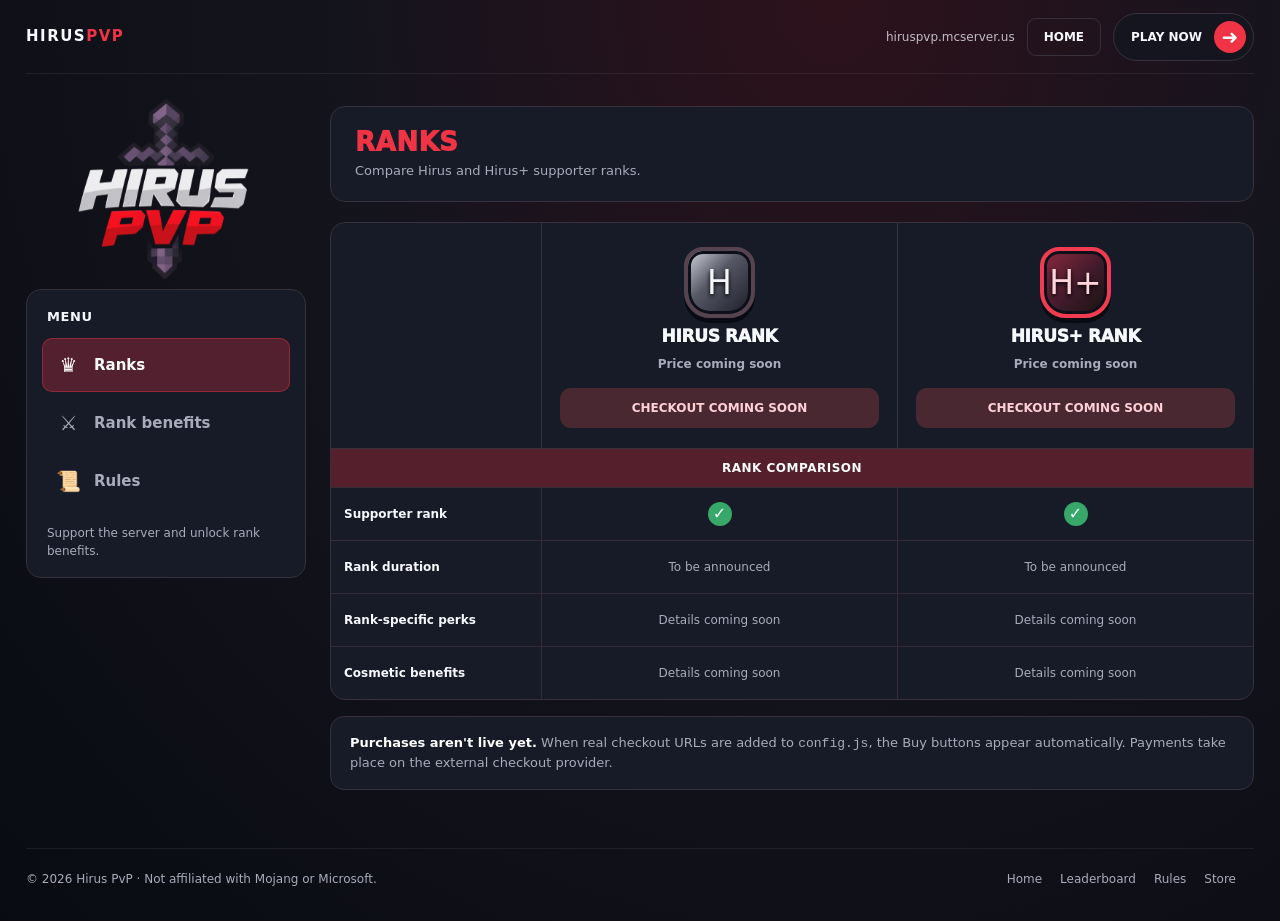
==== commit 085e4805: "Add files via upload" ====
--- a/store/index.html
+++ b/store/index.html
@@ -3,7 +3,7 @@
 <head>
   <meta charset="utf-8">
   <meta name="viewport" content="width=device-width,initial-scale=1">
-  <meta name="theme-color" content="#100e0b">
+  <meta name="theme-color" content="#0e1019">
   <meta name="description" content="Hirus PvP store — compare Hirus and Hirus+ ranks.">
   <title>Store | Hirus PvP</title>
   <link rel="icon" href="/favicon.svg" type="image/svg+xml">
@@ -11,11 +11,11 @@
   <script src="/config.js" defer></script>
   <script src="/site.js" defer></script>
   <style>
-    /* Store-only styles: the rest of the Hirus website is unchanged. */
-    :root { --s-bg:#100e0b; --s-panel:#1b1710; --s-panel-2:#211b12; --s-border:#3a3122; --s-orange:#f69b15; --s-text:#f9f7f2; --s-muted:#aa9e8b; }
+    /* Hirus red theme — layout unchanged; styles only affect the store. */
+    :root { --s-bg:#0e1019; --s-panel:#171b27; --s-panel-2:#202332; --s-border:#38303c; --s-orange:#f03445; --s-text:#f8f9fd; --s-muted:#a9aabb; }
     *,*::before,*::after { box-sizing:border-box; }
     html { scroll-behavior:smooth; }
-    body.hirus-store { margin:0; background:radial-gradient(ellipse at 65% 0%,#29200f 0%,#13110d 42%,#0c0b09 100%); color:var(--s-text); font:500 15px/1.5 system-ui,-apple-system,Segoe UI,sans-serif; }
+    body.hirus-store { margin:0; background:radial-gradient(ellipse at 65% 0%,#2d111b 0%,#14141d 42%,#090b12 100%); color:var(--s-text); font:500 15px/1.5 system-ui,-apple-system,Segoe UI,sans-serif; }
     body.hirus-store a { color:inherit; }
     .store-wrap { width:min(1360px,calc(100% - 52px)); margin:0 auto; }
     .store-top { min-height:74px; display:flex; align-items:center; justify-content:space-between; gap:16px; border-bottom:1px solid #ffffff12; }
@@ -24,17 +24,17 @@
     .store-top-right { display:flex; align-items:center; flex-wrap:wrap; gap:12px; }
     .store-top-link { text-decoration:none; border:1px solid var(--s-border); padding:9px 16px; border-radius:9px; font-weight:800; font-size:12px; }
     .store-top-link:hover { border-color:var(--s-orange); }
-    .store-ip { color:#c6bca9; font-size:12px; }
-    .store-login { display:inline-flex; align-items:center; gap:12px; text-decoration:none; background:#17130c; color:white; padding:7px 7px 7px 17px; border:1px solid var(--s-border); border-radius:25px; font-weight:900; font-size:12px; }
-    .store-login .login-arrow { display:grid; place-items:center; background:var(--s-orange); color:#100d06; border-radius:50%; width:32px; height:32px; font-size:20px; }
+    .store-ip { color:#c1bdc7; font-size:12px; }
+    .store-login { display:inline-flex; align-items:center; gap:12px; text-decoration:none; background:#14151f; color:white; padding:7px 7px 7px 17px; border:1px solid var(--s-border); border-radius:25px; font-weight:900; font-size:12px; }
+    .store-login .login-arrow { display:grid; place-items:center; background:var(--s-orange); color:#ffffff; border-radius:50%; width:32px; height:32px; font-size:20px; }
     .store-layout-new { display:grid; grid-template-columns:280px minmax(0,1fr); gap:24px; align-items:start; padding:32px 0 58px; }
     .store-sidebar { position:relative; }
     .store-logo { display:block; width:100%; max-width:310px; margin:-12px auto 8px; mix-blend-mode:screen; }
     .store-side-panel { padding:17px 15px; background:var(--s-panel); border:1px solid var(--s-border); border-radius:15px; }
     .store-side-title { display:block; margin:0 5px 12px; font-weight:900; font-size:13px; letter-spacing:.6px; }
     .store-menu-button { display:flex; align-items:center; gap:12px; padding:12px 13px; border-radius:10px; text-decoration:none; color:var(--s-muted)!important; font-weight:750; margin:4px 0; }
-    .store-menu-button:hover, .store-menu-button.active { background:#55380e; color:white!important; }
-    .store-menu-button.active { box-shadow:inset 0 0 0 1px #86561866; }
+    .store-menu-button:hover, .store-menu-button.active { background:#53202f; color:white!important; }
+    .store-menu-button.active { box-shadow:inset 0 0 0 1px #f0344566; }
     .store-menu-icon { font-size:20px; width:27px; text-align:center; }
     .store-menu-hint { color:var(--s-muted); font-size:12px; margin:16px 5px 0; }
     .store-main { min-width:0; }
@@ -45,20 +45,20 @@
     .store-ranks { display:grid; grid-template-columns:repeat(2,minmax(0,1fr)); margin-left:210px; }
     .rank-card { min-width:0; text-align:center; padding:24px 18px 20px; border-left:1px solid var(--s-border); }
     .rank-card h2 { font-size:17px; font-weight:950; margin:7px 0 1px; }
-    .rank-emblem { display:grid; place-items:center; margin:auto; width:71px; height:71px; font-size:33px; color:#efeff1; border:4px solid #4c4642; border-radius:19px 19px 26px 26px; background:linear-gradient(135deg,#aeb0b5 0%,#393c42 42%,#1b1d22 100%); box-shadow:0 5px 0 #0d0c0a,0 0 0 3px #100e0b inset; text-shadow:0 2px 4px black; }
-    .rank-emblem.plus { border-color:#c77a22; color:#ffcb65; background:linear-gradient(135deg,#9a6b3e,#3e2313 57%,#17130d); }
+    .rank-emblem { display:grid; place-items:center; margin:auto; width:71px; height:71px; font-size:33px; color:#f6f6fa; border:4px solid #55444f; border-radius:19px 19px 26px 26px; background:linear-gradient(135deg,#d2d4dd 0%,#565865 42%,#1c1c29 100%); box-shadow:0 5px 0 #090b12,0 0 0 3px #0e1019 inset; text-shadow:0 2px 4px black; }
+    .rank-emblem.plus { border-color:#f03b51; color:#ffd4da; background:linear-gradient(135deg,#8c283e,#3d1a2a 57%,#17130d); }
     .rank-price { margin:3px 0 12px; font-weight:900; font-size:17px; color:#fff; }
     .rank-price .muted { font-size:12px; color:var(--s-muted); }
-    .rank-buy { width:100%; display:flex; align-items:center; justify-content:center; text-decoration:none; background:var(--s-orange); color:#140f08!important; font-weight:950; letter-spacing:.5px; padding:11px 10px; border-radius:11px; border:0; font-size:13px; cursor:pointer; }
-    .rank-buy:hover { background:#ffb546; }
+    .rank-buy { width:100%; display:flex; align-items:center; justify-content:center; text-decoration:none; background:var(--s-orange); color:#ffffff!important; font-weight:950; letter-spacing:.5px; padding:11px 10px; border-radius:11px; border:0; font-size:13px; cursor:pointer; }
+    .rank-buy:hover { background:#ff5869; }
     .rank-buy[hidden] { display:none; }
-    .rank-unavailable { width:100%; display:block; background:#554025; color:#e1c699; padding:11px 7px; border-radius:11px; font-size:12px; font-weight:800; }
-    .store-feature-group { background:#34260f; color:white; font-size:12px; text-align:center; font-weight:900; padding:10px; letter-spacing:.5px; border-top:1px solid var(--s-border); }
-    .store-feature-row { display:grid; grid-template-columns:210px 1fr 1fr; min-height:53px; border-top:1px solid #332c23; }
+    .rank-unavailable { width:100%; display:block; background:#4a2831; color:#ffd0d6; padding:11px 7px; border-radius:11px; font-size:12px; font-weight:800; }
+    .store-feature-group { background:#55202c; color:white; font-size:12px; text-align:center; font-weight:900; padding:10px; letter-spacing:.5px; border-top:1px solid var(--s-border); }
+    .store-feature-row { display:grid; grid-template-columns:210px 1fr 1fr; min-height:53px; border-top:1px solid #382b38; }
     .store-feature-name { font-size:12px; padding:15px 13px; font-weight:750; align-self:center; }
-    .store-feature-cell { display:flex; align-items:center; justify-content:center; text-align:center; padding:11px; border-left:1px solid #332c23; color:var(--s-muted); font-size:12px; }
-    .feature-yes { display:inline-flex; justify-content:center; align-items:center; background:#36a858; color:white; border-radius:50%; width:24px; height:24px; font-size:16px; font-weight:900; }
-    .feature-no { display:inline-flex; justify-content:center; align-items:center; border:2px solid #8a8174; color:#b6a795; border-radius:50%; width:23px; height:23px; font-size:15px; }
+    .store-feature-cell { display:flex; align-items:center; justify-content:center; text-align:center; padding:11px; border-left:1px solid #382b38; color:var(--s-muted); font-size:12px; }
+    .feature-yes { display:inline-flex; justify-content:center; align-items:center; background:#38a76a; color:white; border-radius:50%; width:24px; height:24px; font-size:16px; font-weight:900; }
+    .feature-no { display:inline-flex; justify-content:center; align-items:center; border:2px solid #898493; color:#aaa7b7; border-radius:50%; width:23px; height:23px; font-size:15px; }
     .store-bottom-note { border:1px solid var(--s-border); background:var(--s-panel); border-radius:14px; margin-top:16px; padding:16px 19px; color:var(--s-muted); font-size:13px; }
     .store-bottom-note strong { color:white; }
     .store-footer { padding:21px 0 34px; border-top:1px solid #ffffff12; font-size:12px; color:var(--s-muted); display:flex; justify-content:space-between; gap:20px; flex-wrap:wrap; }
